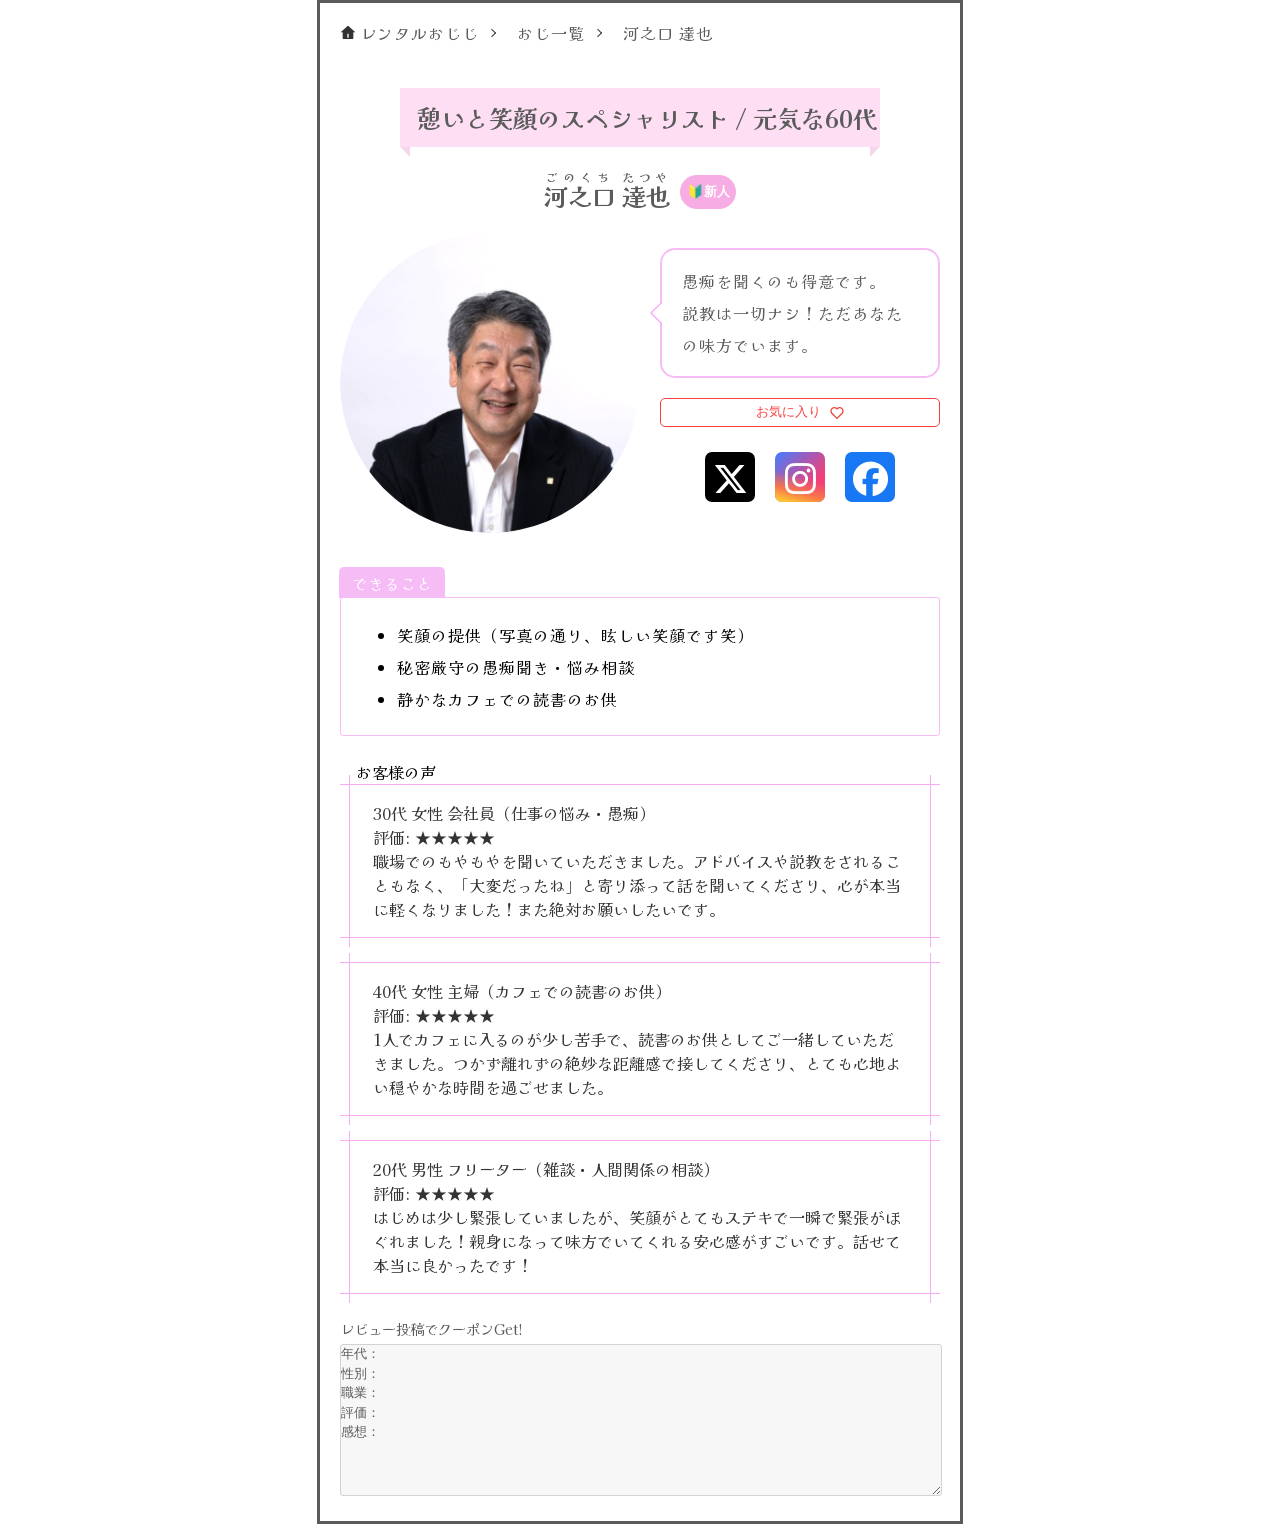
==== script/index.html @ da12b778 "Add files via upload" ====
<!DOCTYPE html>
<html>
  <head>
    <meta charset="utf-8">
    <title>レンタルおじじ - 河之口 達也</title>
    <meta name="viewport" content="width=device-width, initial-scale=1" />
    <link rel="icon" href="../images/favicon.ico" type="image/png">
    
<link rel="preconnect" href="https://fonts.googleapis.com">
<link rel="preconnect" href="https://fonts.gstatic.com" crossorigin>
<link href="https://fonts.googleapis.com/css2?family=Bitcount+Grid+Double:wght@100..900&family=Kaisei+Decol&display=swap" rel="stylesheet">

    <!-- ★追加1: Font Awesomeを読み込むコード -->
    <link rel="stylesheet" href="https://cdnjs.cloudflare.com/ajax/libs/font-awesome/6.5.1/css/all.min.css">
    <!-- ★追加2: CSSファイルはhead内に書くのが一般的です -->
    <link href="../styles/style.css" rel="stylesheet" />
  </head>
  <body>
    <ol class="breadcrumb-001">
    <li><a href="#">レンタルおじじ</a></li>
    <li><a href="#">おじ一覧</a></li>
      <li><a href="#">河之口 達也</a></li>
</ol>
    <br>
    <h2 class="heading-12">
    <span>憩いと笑顔のスペシャリスト / 元気な60代</span>
</h2><br>

<div class="name-container">
  <span class="profile-name"><ruby>河之口 達也<rt>ごのくち たつや</rt></ruby></span>
  <button class="button-41">🔰新人</button>
</div>

<!-- ★画像と吹き出しを親要素で囲む -->
<div class="image-balloon-container">
  <img src="../images/img2.png" alt="ojiji">

<!-- 右側グループ：吹き出し ＋ SNSボタン -->
  <div class="right-content">
  <div class="balloon">
    <p>愚痴を聞くのも得意です。<br>
説教は一切ナシ！ただあなたの味方でいます。</p>
  </div>
    <button class="button-64">お気に入り</button>
<div class="sns-container">
  <!-- X (Twitter) ボタン -->
<a href="#" class="btn-social-long-twitter">
  <i class="fa-brands fa-x-twitter"></i>

</a>
<!-- Instagram用ボタン -->
<a href="#" class="btn-social-long-insta">
  <i class="fa-brands fa-instagram"></i>

</a>

<!-- Facebook用ボタン -->
<a href="#" class="btn-social-long-facebook">
  <i class="fa-brands fa-facebook"></i>
</a>

</div>

  </div>
  </div>


<div class="box-011">
    <span>できること</span>
    <ul>
        <li>笑顔の提供（写真の通り、眩しい笑顔です笑）</li>
        <li>秘密厳守の愚痴聞き・悩み相談</li>
        <li>静かなカフェでの読書のお供</li>
    </ul>
</div>
<br>
　お客様の声
<div class="box-018">
30代 女性 会社員（仕事の悩み・愚痴）<br>
評価: ★★★★★<br>
職場でのもやもやを聞いていただきました。アドバイスや説教をされることもなく、「大変だったね」と寄り添って話を聞いてくださり、心が本当に軽くなりました！また絶対お願いしたいです。
</div><br>
<div class="box-018">
40代 女性 主婦（カフェでの読書のお供）<br>
評価: ★★★★★<br>
1人でカフェに入るのが少し苦手で、読書のお供としてご一緒していただきました。つかず離れずの絶妙な距離感で接してくださり、とても心地よい穏やかな時間を過ごせました。
</div><br>
<div class="box-018">
20代 男性 フリーター（雑談・人間関係の相談）<br>
評価: ★★★★★<br>
はじめは少し緊張していましたが、笑顔がとてもステキで一瞬で緊張がほぐれました！親身になって味方でいてくれる安心感がすごいです。話せて本当に良かったです！
</div><br>
<label>
    <span class="textbox-2-label">レビュー投稿でクーポンGet!</span>
    <textarea class="textbox-2">年代：
性別：
職業：
評価：
感想：</textarea></label>
　 <script src="main.js"></script>
  </body>
</html>
---- styles/style.css ----
/* --- ページ全体のスタイル --- */
html {
  background-color: rgb(255, 255, 255);
}

body {
  width: 600px;
  margin: 0 auto;
  background-color: rgb(255, 255, 255);
  padding: 0 20px 20px 20px;
  border: 3px solid #5b5b5b;

  /*フォントの指定*/
  font-family: "Kaisei Decol", serif;
}

h1 {
  margin: 0;
  padding: 20px 0;
  color: #fffeff;
  text-shadow: 3px 3px 1px black;
  font-size: 60px;
  text-align: center;
}

p, li {
  font-size: 16px;
  line-height: 2;
  letter-spacing: 1px;
  /* ※青い枠線とwidth指定は除去しました。必要であれば個別クラスで指定するのがおすすめです */
}

img {
  display: block;
  margin: 0 auto;
  max-width: 100%;
}


.btn-social-long-insta {
  /*ボタンの下地*/
  color: #FFF;/*文字・アイコン色*/
  border-radius: 7px;/*角丸に*/
  position: relative;
  display: inline-block;
  height: 50px;/*高さ*/
  width: 190px;/*幅*/
  text-align: center;/*中身を中央寄せ*/
  font-size: 25px;/*文字のサイズ*/
  line-height: 50px;/*高さと合わせる*/
  background: linear-gradient(135deg, #427eff 0%, #f13f79 70%) no-repeat;/*グラデーション①*/
  overflow: hidden;/*はみ出た部分を隠す*/
  text-decoration:none;/*下線は消す*/
}

.btn-social-long-insta:before {
  /*グラデーション②*/
  content: '';
  position: absolute;
  top: 0;
  left: 0;
  width: 100%;/*全体を覆う*/
  height: 100%;/*全体を覆う*/
  background: linear-gradient(15deg, #ffdb2c, rgb(249, 118, 76) 25%, rgba(255, 77, 64, 0) 50%) no-repeat;
}

.btn-social-long-insta .fa-instagram {
  /*アイコン*/
  font-size: 35px;/*アイコンサイズ*/
  position: relative;
  top: 4px;/*アイコン位置の微調整*/
}

.btn-social-long-insta span {
  /*テキスト*/
  display:inline-block;
  position: relative;
  transition: .5s}

.btn-social-long-insta:hover span {
  /*ホバーで一周回転*/
  -webkit-transform: rotateX(360deg);
  transform: rotateX(360deg);
}
.heading-12 {
    position: relative;
    width: 100%;             /* ★ 290px から 100%（または 450px など）に変更して横幅を広げる */
    max-width: 480px;        /* ★ 枠内に綺麗に収まる最大の幅を指定 */
    margin: 0 auto;
    padding: .5em .7em;
    background-color: #fbc6ea92;
    color: #5b5b5b;
    text-align: center;
    white-space: nowrap;     /* ★ 文字が絶対に折り返さず1行になる指定を追加 */
    box-sizing: border-box;  /* ★ パディングを含めた幅計算にする */
}

.heading-12::before,
.heading-12::after {
    position: absolute;
    bottom: -10px;
    z-index: -1;
    border-style: solid;
    border-color: #f9abf9;
    content: '';
}

.heading-12::before {
    left: -30px;
    border-width: 25px 25px 25px 15px;
    border-left-color: transparent;
}

.heading-12::after {
    right: -30px;
    border-width: 25px 15px 25px 25px;
    border-right-color: transparent;
}

.heading-12 span::before,
.heading-12 span::after {
    position: absolute;
    bottom: -10px;
    width: 10px;
    height: 10px;
    background-color: #f5d6ea;
    content: '';
}

.heading-12 span::before {
    left: 0;
    clip-path: polygon(0 0, 100% 0%, 100% 100%);
}

.heading-12 span::after {
    right: 0;
    clip-path: polygon(0 0, 100% 0%, 0% 100%);
}











/*ここからホームタブ*/

.breadcrumb-001 {
    display: flex;
    gap: 0 22px;
    list-style: none;
    padding: 0;
    font-size: .9em;
}

.breadcrumb-001 li {
    display: flex;
    align-items: center;
}

.breadcrumb-001 li:first-child::before {
    display: inline-block;
    width: 1em;
    height: 1em;
    margin-right: 4px;
    background-image: url("data:image/svg+xml,%3Csvg xmlns='http://www.w3.org/2000/svg' viewBox='0 0 24 24'%3E%3Cpath d='M20 20C20 20.5523 19.5523 21 19 21H5C4.44772 21 4 20.5523 4 20V11L1 11L11.3273 1.6115C11.7087 1.26475 12.2913 1.26475 12.6727 1.6115L23 11L20 11V20ZM11 13V19H13V13H11Z' fill='%23333333'%3E%3C/path%3E%3C/svg%3E");
    background-repeat: no-repeat;
    content: '';
}

.breadcrumb-001 li:not(:last-child)::after {
    display: inline-block;
    transform: rotate(45deg);
    width: .3em;
    height: .3em;
    margin-left: 10px;
    border-top: 1px solid #333333;
    border-right: 1px solid #333333;
    content: '';
}

.breadcrumb-001 a {
    color: #5b5b5b;
    text-decoration: none;
}

/*ふきだし*/
.balloon-004 {
    display: flex;
    align-items: center;
    position: relative;
    max-width: 300px;
    margin-left: 15px;
    padding: .8em 1.2em;
    border-radius: 5px;
    background-color: #f2f2f2;
    color: #5b5b5b;
}

.balloon-004::before {
    position: absolute;
    left: -15px;
    width: 15px;
    height: 30px;
    background-color: #f2f2f2;
    clip-path: polygon(0 50%, 100% 0, 100% 100%);
    content: '';
}


/* 画像と吹き出しを横並びにする親要素 */
.image-balloon-container {
  display: flex;
  align-items: center;
  gap: 20px;
  margin: 20px 0;
}

/* 画像サイズが大きすぎる場合の調整（お好みで調整してください） */
.image-balloon-container img {
  width: 300px;
  height: 300px;
  object-fit: cover;
  border-radius: 50%; /* 丸く切り抜く場合 */
}

/* 吹き出し本体のデザイン */
.balloon {
  position: relative;
  display: inline-block;
  padding: 15px 20px;
  background: #ffffff;             /* 吹き出しの背景色（白） */
  border: 2px solid #f6bcf6;        /* 吹き出しの枠線 */
  border-radius: 15px;             /* 角を丸くする */
}

/* 吹き出しのテキスト */
.balloon p {
  margin: 0;
  padding: 0;
  color: #5b5b5b;
  font-size: 16px;
}

/* 吹き出しの左側の三角（枠線部分） */
.balloon::before {
  content: "";
  position: absolute;
  top: 50%;
  left: -24px;                      /* 位置の調整 */
  margin-top: -12px;
  border: 12px solid transparent;
  border-right: 12px solid #f9abf9; /* 枠線と同じ色 */
}

/* 吹き出しの左側の三角（内側の白い部分） */
.balloon::after {
  content: "";
  position: absolute;
  top: 50%;
  left: -20px;                      /* 位置の調整 */
  margin-top: -10px;
  border: 10px solid transparent;
  border-right: 10px solid #ffffff; /* 背景と同じ白 */
}

/*おじじできること*/
.box-011 {
    position: relative;
    margin: 4em auto 0;
    padding: 0.3em 1em;
    border: 1px solid #f6bcf6;
    border-radius: 3px;
}

.box-011 span {
    position: absolute;
    top: -1.9em;
    left: -2px;
    padding: .2em .8em;
    border-radius: 5px 5px 0 0;
    background-color: #f6bcf6;
    color: #fff;
}

.box-011 p {
    margin: 0;
    color: #5b5b5b;
}


/*snsボタン*/
/* --- Instagramボタン --- */
.btn-social-long-insta {
  color: #FFF;
  border-radius: 7px;
  position: relative;
  display: inline-block;
  height: 50px;
  width: 50px;
  text-align: center;
  font-size: 25px;
  line-height: 50px;
  background: linear-gradient(135deg, #427eff 0%, #f13f79 70%) no-repeat;
  overflow: hidden;
  text-decoration: none;
  margin: 5px;
}

.btn-social-long-insta:before {
  content: '';
  position: absolute;
  top: 0;
  left: 0;
  width: 100%;
  height: 100%;
  background: linear-gradient(15deg, #ffdb2c, rgb(249, 118, 76) 25%, rgba(255, 77, 64, 0) 50%) no-repeat;
}

.btn-social-long-insta .fa-instagram {
  font-family: "Font Awesome 6 Brands";
  font-weight: 400;
  font-size: 35px;
  position: relative;
  top: 4px;
}

.btn-social-long-insta span {
  display: inline-block;
  position: relative;
  transition: .5s;
}

.btn-social-long-insta:hover span {
  -webkit-transform: rotateX(360deg);
  transform: rotateX(360deg);
}


/* --- Facebookボタン --- */
.btn-social-long-facebook {
  color: #FFF;
  border-radius: 7px;
  position: relative;
  display: inline-block;
  height: 50px;
  width: 50px;
  text-align: center;
  font-size: 25px;
  line-height: 50px;
  background: #1877f2; /* Facebookのブランドカラー */
  overflow: hidden;
  text-decoration: none;
  margin: 5px;
  transition: background 0.3s;
}

.btn-social-long-facebook .fa-facebook {
  font-family: "Font Awesome 6 Brands";
  font-weight: 400;
  font-size: 35px;
  position: relative;
  top: 4px;
}

.btn-social-long-facebook span {
  display: inline-block;
  position: relative;
  transition: .5s;
}

.btn-social-long-facebook:hover span {
  -webkit-transform: rotateX(360deg);
  transform: rotateX(360deg);
}

.btn-social-long-facebook:hover {
  background: #166fe5; /* ホバー時に少し暗い青にする */
}


/*X*/
/* --- X (Twitter) ボタン --- */
.btn-social-long-twitter {
  color: #FFF;
  border-radius: 7px;
  position: relative;
  display: inline-block;
  height: 50px;
  width: 50px;
  text-align: center;
  font-size: 25px;
  line-height: 50px;
  background: #000000; /* Xのブランドカラー（黒） */
  overflow: hidden;
  text-decoration: none;
  margin: 5px;
  transition: background 0.3s;
}

.btn-social-long-twitter .fa-x-twitter,
.btn-social-long-twitter .fa-twitter {
  font-family: "Font Awesome 6 Brands";
  font-weight: 400;
  font-size: 35px;
  position: relative;
  top: 4px;
}

.btn-social-long-twitter span {
  display: inline-block;
  position: relative;
  transition: .5s;
}

.btn-social-long-twitter:hover span {
  -webkit-transform: rotateX(360deg);
  transform: rotateX(360deg);
}

.btn-social-long-twitter:hover {
  background: #5b5b5b; /* ホバー時に少し明るい黒（グレー）にする */
}


/* SNSボタン全体を中央に寄せて整える設定 */
.sns-container {
  display: flex;
  justify-content: center; /* 横並びにして中央に寄せる */
  flex-wrap: wrap;         /* 画面が狭くなったら折り返す */
  gap: 10px;               /* ボタン同士の間隔 */
  margin-top: 5px;        /* 吹き出しとの間の余白 */
  margin-bottom: 10px;
}

/* 親要素（画像と右側コンテンツを横並びにする） */
.image-balloon-container {
  display: flex;
  align-items: center; /* 上下の中心を揃える */
  gap: 20px;
  margin: 20px 0;
}

/* 右側グループ（吹き出しとSNSボタンを縦に並べる） */
.right-content {
  display: flex;
  flex-direction: column; /* 縦並びにする */
  gap: 15px;              /* 吹き出しとボタンの間の隙間 */
}

/* SNSボタンの並び（横一列に並べる） */
.sns-container {
  display: flex;
  gap: 10px; /* ボタン同士の間隔 */
}

/* 「できること」（.list-8）の背景色とデザイン変更 */
.list-8 {
  background-color: #f387bd00; /* ★ここを好きな背景色に変更（例: 白） */
  /* padding: 15px 20px; */  /* 必要に応じて枠内の余白調整 */
}

/* もし「できること」の青い文字色や枠線色も変えたい場合 */
.list-8 {
  border-color: #f7abf0;    /* 枠線の色 */
    border-top: 1px solid #f7abf0;
    border-bottom: 1px solid #f7abf0;
    border-left: 1px solid #f7abf0;   /* 左の縦線（例: 2px） */
    border-right: 1px solid #f7abf0;  /* 右の縦線（例: 2px） */
}

/* 名前とマークを中央寄せで横並びにする親要素 */
.name-container {
  display: flex;
  align-items: center;      /* 上下の中心を揃える */
  justify-content: center; /* ★横幅の中央に寄せる */
  gap: 10px;                /* 名前とマークの間の隙間 */
  margin-bottom: 15px;     /* 画像との間の余白 */
}

/* お名前のスタイル */
.profile-name {
  font-size: 24px;
  font-weight: bold;
  color: #5b5b5b;
}

.button-41 {
    display: flex;
    padding: .6em 0.5em;
    border: none;
    border-radius: 20px;
    background-color: #f7ace3;
    color: #fffdfd;
    font-weight: 600;
    font-size: 1;
}

.button-41:hover {
    animation: anima-button-41 2s linear infinite;
}

@keyframes anima-button-41 {
    7% {
        transform: translateY(-15px);
    }
    15% {
        transform: translateY(0);
    }
    20% {
        transform: translateY(-7px);
    }
    25% {
        transform: translateY(0);
    }
}


/*お客様の声*/
.box-018 {
    position: relative;
    margin: 0 auto;
    padding: 1em calc(1.5em + 9px);
    border-top: 1px solid #f7abf0;
    border-bottom: 1px solid #f7abf0;
    color: #343333;
}

.box-018::before,
.box-018::after {
    position: absolute;
    width: 1px;
    top: 50%;
    transform: translateY(-50%);
    height: calc(100% + 20px);
    background-color: #f7abf0;
    content: '';
}

.box-018::before {
    left: 9px;
}

.box-018::after {
    right: 9px;
}

/*レビュー*/
.textbox-2-label,
.textbox-2 {
    color: #5b5b5b;
}

.textbox-2-label {
    display: block;
    margin-bottom: 5px;
    font-size: .9em;
}

.textbox-2 {
    width: 100%;
    height: 150px;
    padding: 0px 0px;
    border: 1px solid #d2d2d2;
    border-radius: 3px;
    background: #f7f7f7;
    font-size: 1em;
    line-height: 1.5;
}

.textbox-2::placeholder {
    color: #999;
}

/*お気に入り*/
.button-64 {
    display: flex;
    justify-content: center;
    align-items: center;
    min-width: 150px;
    margin: 1 auto;
     margin-top: 5px;   
    padding: .4em .5em;
    border: 1px solid #fa4242;
    border-radius: 5px;
    background-color: #fff;
    color: #fa4242;
    font-size: 0.8em;
}

.button-64:hover {
    background-color: f1443e;
}

.button-64::after {
    width: 1.25em;
    height: 1.25em;  
    margin-left: 8px;
    background-image: url("data:image/svg+xml,%3Csvg xmlns='http://www.w3.org/2000/svg' viewBox='0 0 24 24'%3E%3Cpath d='M12.001 4.52853C14.35 2.42 17.98 2.49 20.2426 4.75736C22.5053 7.02472 22.583 10.637 20.4786 12.993L11.9999 21.485L3.52138 12.993C1.41705 10.637 1.49571 7.01901 3.75736 4.75736C6.02157 2.49315 9.64519 2.41687 12.001 4.52853ZM18.827 6.1701C17.3279 4.66794 14.9076 4.60701 13.337 6.01687L12.0019 7.21524L10.6661 6.01781C9.09098 4.60597 6.67506 4.66808 5.17157 6.17157C3.68183 7.66131 3.60704 10.0473 4.97993 11.6232L11.9999 18.6543L19.0201 11.6232C20.3935 10.0467 20.319 7.66525 18.827 6.1701Z' fill='%23f1443e'%3E%3C/path%3E%3C/svg%3E");
    content: '';
}
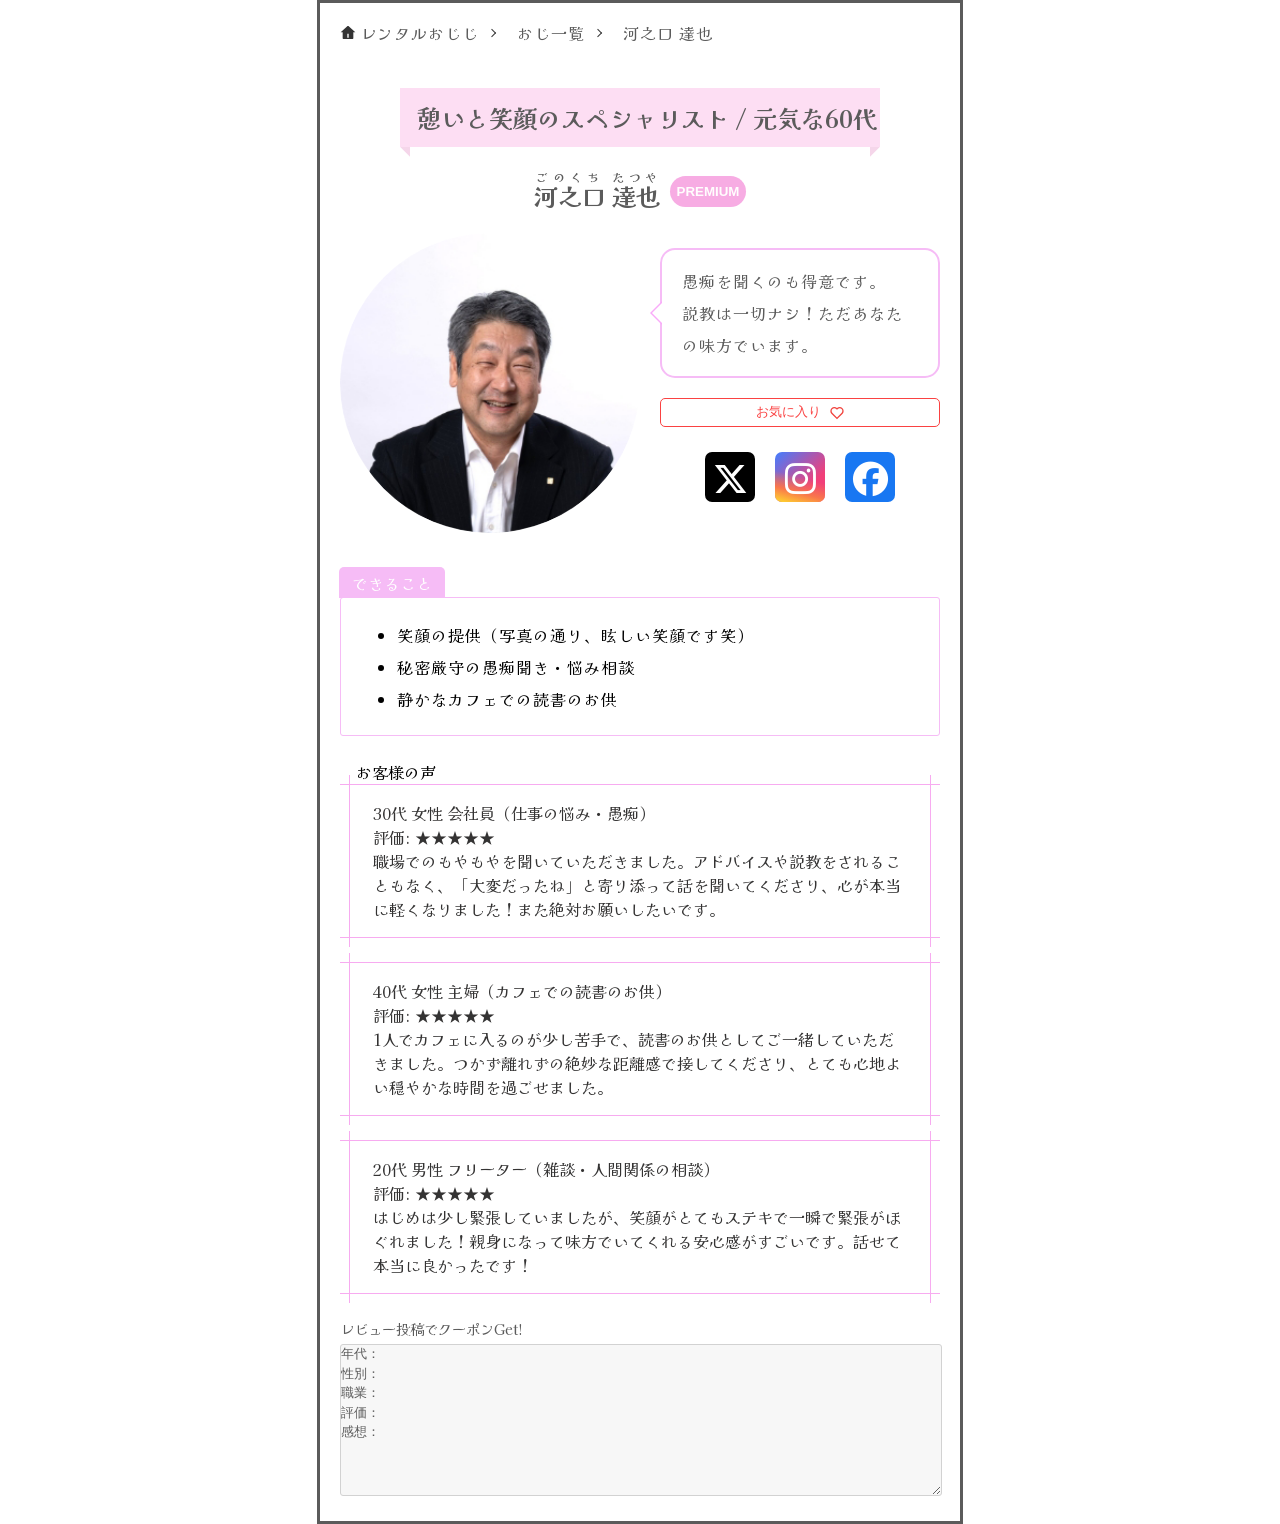
==== commit 6a3eeab4: "Add files via upload" ====
--- a/script/index.html
+++ b/script/index.html
@@ -2,6 +2,7 @@
 <html>
   <head>
     <meta charset="utf-8">
+    <meta name="viewport" content="width=device-width">
     <title>レンタルおじじ - 河之口 達也</title>
     <meta name="viewport" content="width=device-width, initial-scale=1" />
     <link rel="icon" href="../images/favicon.ico" type="image/png">
@@ -28,7 +29,7 @@
 
 <div class="name-container">
   <span class="profile-name"><ruby>河之口 達也<rt>ごのくち たつや</rt></ruby></span>
-  <button class="button-41">🔰新人</button>
+  <button class="button-41">PREMIUM</button>
 </div>
 
 <!-- ★画像と吹き出しを親要素で囲む -->
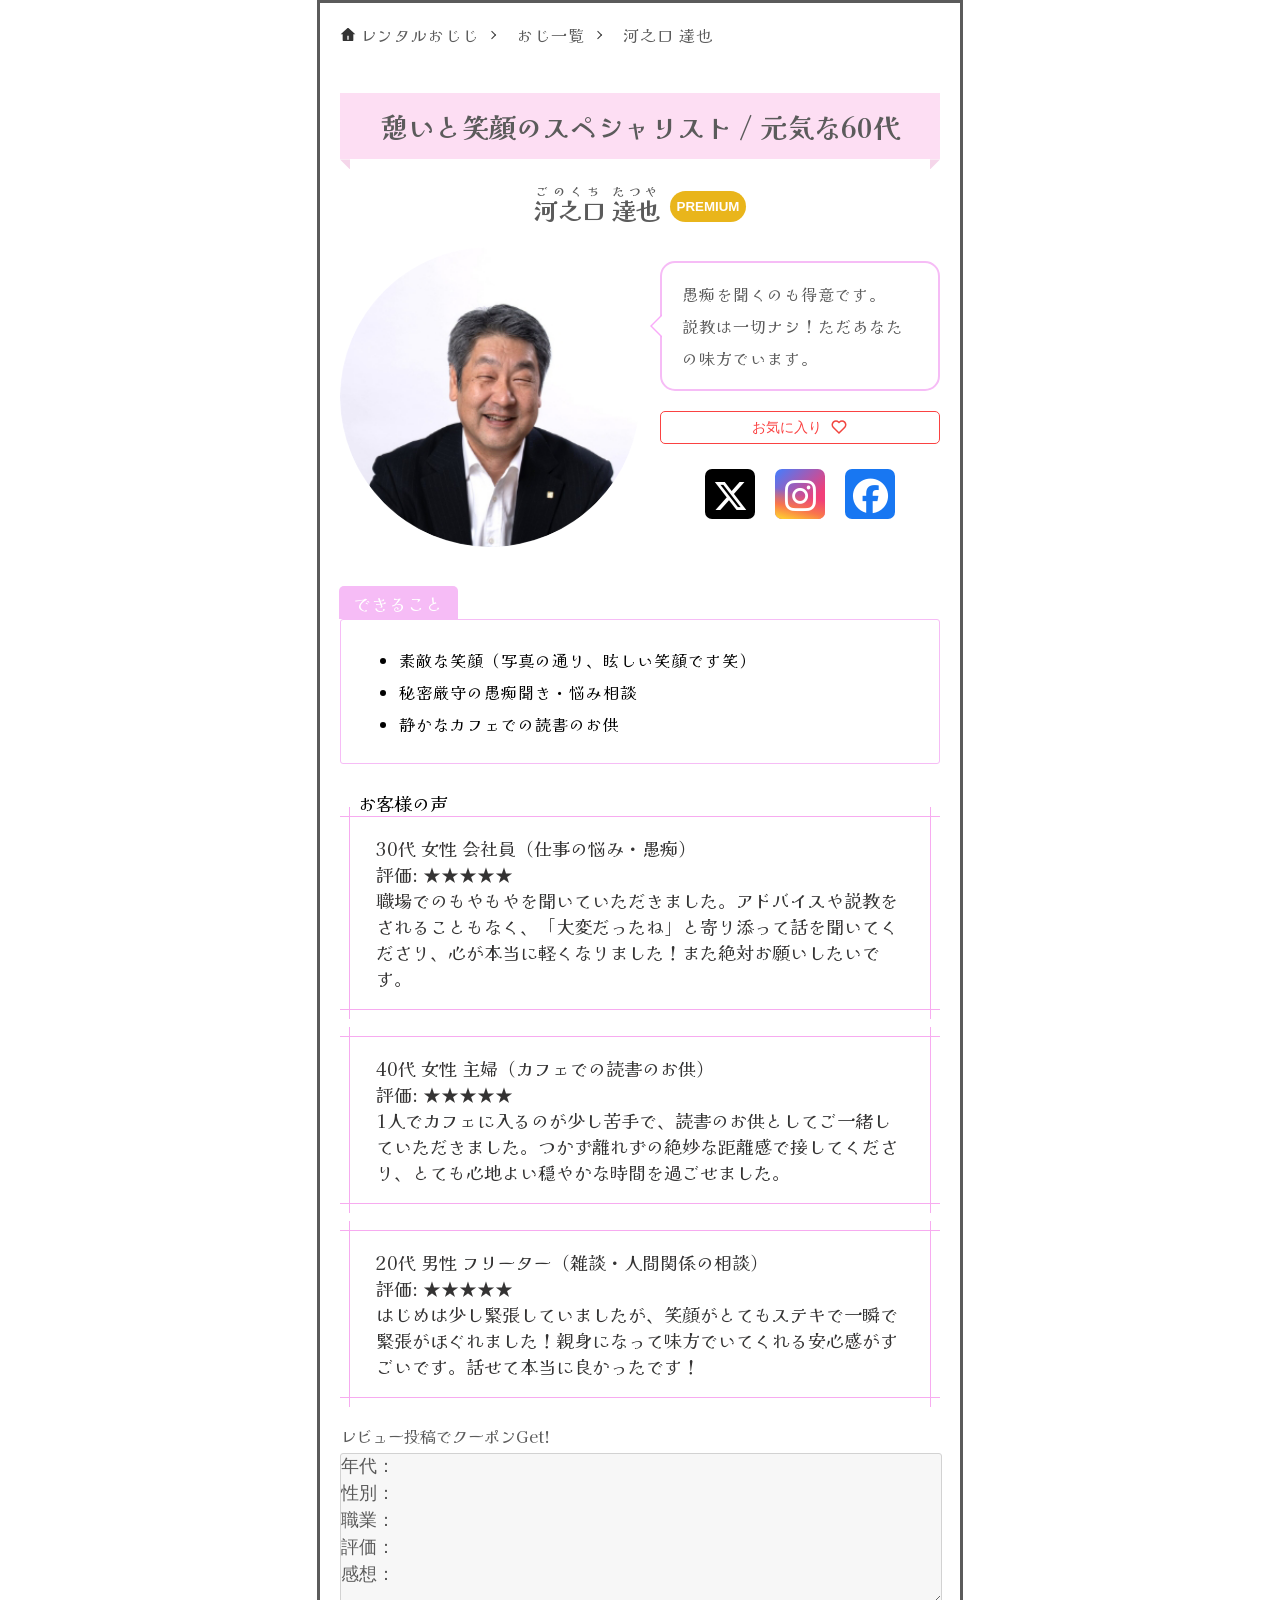
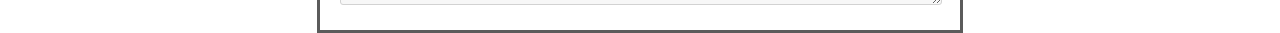
==== commit a84f24c9: "Add files via upload" ====
--- a/script/index.html
+++ b/script/index.html
@@ -4,7 +4,7 @@
     <meta charset="utf-8">
     <meta name="viewport" content="width=device-width">
     <title>レンタルおじじ - 河之口 達也</title>
-    <meta name="viewport" content="width=device-width, initial-scale=1" />
+    <meta name="viewport" content="width=device-width, initial-scale=1.0">
     <link rel="icon" href="../images/favicon.ico" type="image/png">
     
 <link rel="preconnect" href="https://fonts.googleapis.com">
@@ -69,7 +69,7 @@
 <div class="box-011">
     <span>できること</span>
     <ul>
-        <li>笑顔の提供（写真の通り、眩しい笑顔です笑）</li>
+        <li>素敵な笑顔（写真の通り、眩しい笑顔です笑）</li>
         <li>秘密厳守の愚痴聞き・悩み相談</li>
         <li>静かなカフェでの読書のお供</li>
     </ul>
--- a/styles/style.css
+++ b/styles/style.css
@@ -12,6 +12,7 @@
 
   /*フォントの指定*/
   font-family: "Kaisei Decol", serif;
+  font-size: 18px;
 }
 
 h1 {
@@ -85,7 +86,6 @@
 .heading-12 {
     position: relative;
     width: 100%;             /* ★ 290px から 100%（または 450px など）に変更して横幅を広げる */
-    max-width: 480px;        /* ★ 枠内に綺麗に収まる最大の幅を指定 */
     margin: 0 auto;
     padding: .5em .7em;
     background-color: #fbc6ea92;
@@ -95,15 +95,7 @@
     box-sizing: border-box;  /* ★ パディングを含めた幅計算にする */
 }
 
-.heading-12::before,
-.heading-12::after {
-    position: absolute;
-    bottom: -10px;
-    z-index: -1;
-    border-style: solid;
-    border-color: #f9abf9;
-    content: '';
-}
+
 
 .heading-12::before {
     left: -30px;
@@ -494,7 +486,7 @@
     padding: .6em 0.5em;
     border: none;
     border-radius: 20px;
-    background-color: #f7ace3;
+    background-color: #e9b51b;
     color: #fffdfd;
     font-weight: 600;
     font-size: 1;
@@ -602,4 +594,20 @@
     margin-left: 8px;
     background-image: url("data:image/svg+xml,%3Csvg xmlns='http://www.w3.org/2000/svg' viewBox='0 0 24 24'%3E%3Cpath d='M12.001 4.52853C14.35 2.42 17.98 2.49 20.2426 4.75736C22.5053 7.02472 22.583 10.637 20.4786 12.993L11.9999 21.485L3.52138 12.993C1.41705 10.637 1.49571 7.01901 3.75736 4.75736C6.02157 2.49315 9.64519 2.41687 12.001 4.52853ZM18.827 6.1701C17.3279 4.66794 14.9076 4.60701 13.337 6.01687L12.0019 7.21524L10.6661 6.01781C9.09098 4.60597 6.67506 4.66808 5.17157 6.17157C3.68183 7.66131 3.60704 10.0473 4.97993 11.6232L11.9999 18.6543L19.0201 11.6232C20.3935 10.0467 20.319 7.66525 18.827 6.1701Z' fill='%23f1443e'%3E%3C/path%3E%3C/svg%3E");
     content: '';
+}
+.container {
+  /* PCでは画面幅いっぱいに広がる */
+  width: 100%; 
+  
+  /* スマホなど小さい画面で画像や文字が外にはみ出るのを防ぐ */
+  max-width: 100%; 
+  
+  /* 画面からはみ出さないように計算する設定 */
+  box-sizing: border-box; 
+}
+
+/* 画像がスマホ画面からはみ出るのを防ぐ設定 */
+img {
+  max-width: 100%;
+  height: auto;
 }
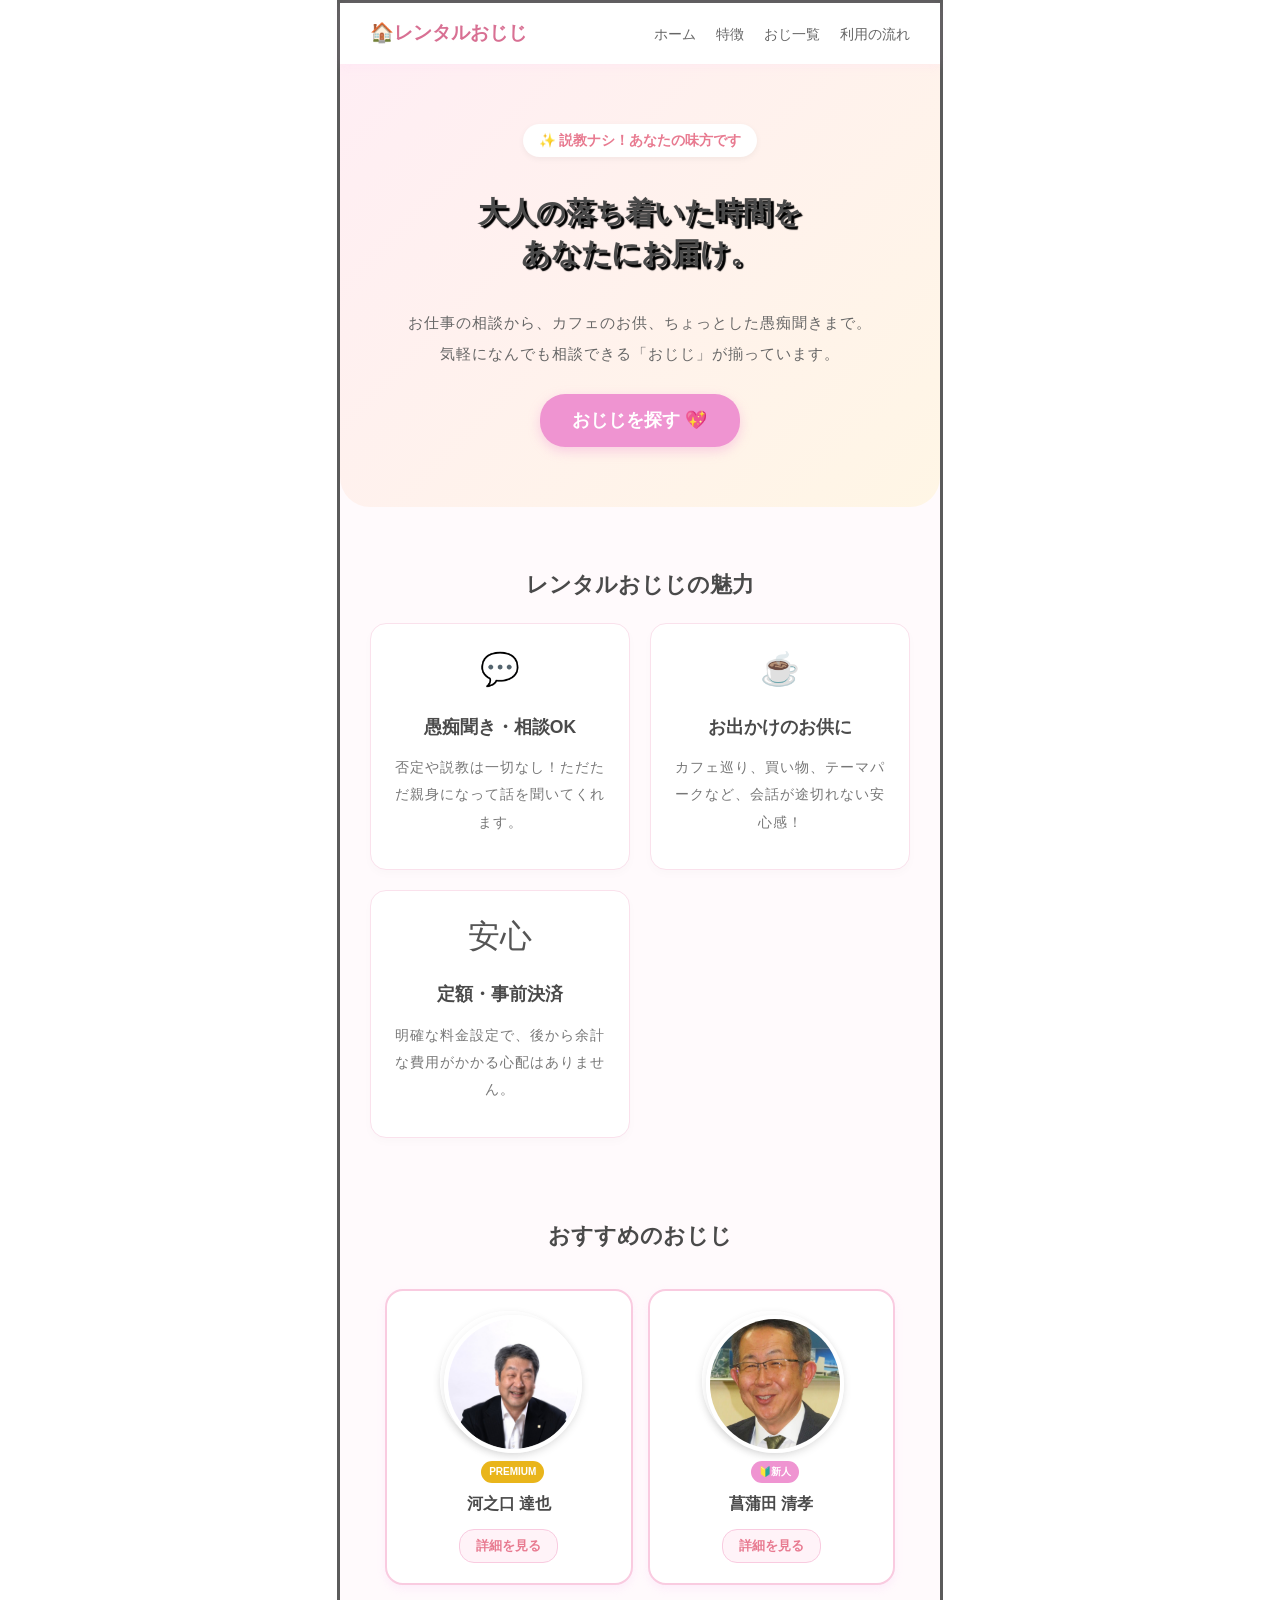
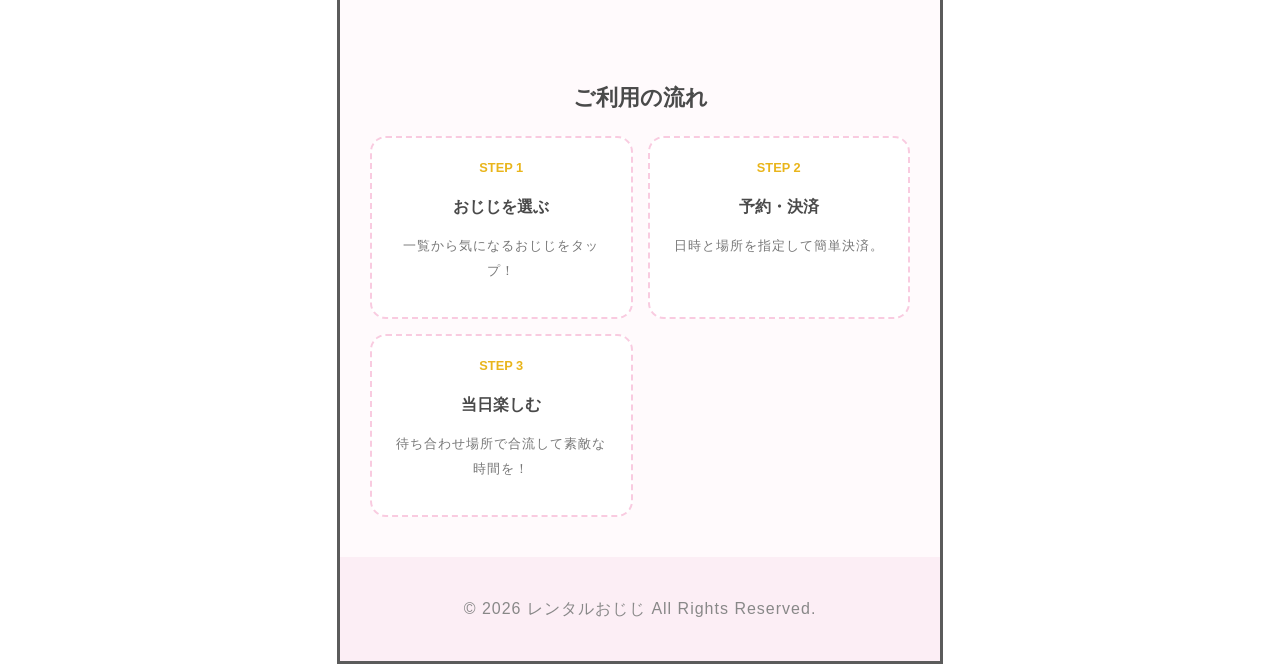
==== commit 93324f31: "Add files via upload" ====
--- a/script/index.html
+++ b/script/index.html
@@ -1,103 +1,112 @@
-<!DOCTYPE html>
-<html>
-  <head>
-    <meta charset="utf-8">
-    <meta name="viewport" content="width=device-width">
-    <title>レンタルおじじ - 河之口 達也</title>
-    <meta name="viewport" content="width=device-width, initial-scale=1.0">
-    <link rel="icon" href="../images/favicon.ico" type="image/png">
-    
-<link rel="preconnect" href="https://fonts.googleapis.com">
-<link rel="preconnect" href="https://fonts.gstatic.com" crossorigin>
-<link href="https://fonts.googleapis.com/css2?family=Bitcount+Grid+Double:wght@100..900&family=Kaisei+Decol&display=swap" rel="stylesheet">
-
-    <!-- ★追加1: Font Awesomeを読み込むコード -->
-    <link rel="stylesheet" href="https://cdnjs.cloudflare.com/ajax/libs/font-awesome/6.5.1/css/all.min.css">
-    <!-- ★追加2: CSSファイルはhead内に書くのが一般的です -->
-    <link href="../styles/style.css" rel="stylesheet" />
-  </head>
-  <body>
-    <ol class="breadcrumb-001">
-    <li><a href="#">レンタルおじじ</a></li>
-    <li><a href="#">おじ一覧</a></li>
-      <li><a href="#">河之口 達也</a></li>
-</ol>
-    <br>
-    <h2 class="heading-12">
-    <span>憩いと笑顔のスペシャリスト / 元気な60代</span>
-</h2><br>
-
-<div class="name-container">
-  <span class="profile-name"><ruby>河之口 達也<rt>ごのくち たつや</rt></ruby></span>
-  <button class="button-41">PREMIUM</button>
-</div>
-
-<!-- ★画像と吹き出しを親要素で囲む -->
-<div class="image-balloon-container">
-  <img src="../images/img2.png" alt="ojiji">
-
-<!-- 右側グループ：吹き出し ＋ SNSボタン -->
-  <div class="right-content">
-  <div class="balloon">
-    <p>愚痴を聞くのも得意です。<br>
-説教は一切ナシ！ただあなたの味方でいます。</p>
-  </div>
-    <button class="button-64">お気に入り</button>
-<div class="sns-container">
-  <!-- X (Twitter) ボタン -->
-<a href="#" class="btn-social-long-twitter">
-  <i class="fa-brands fa-x-twitter"></i>
-
-</a>
-<!-- Instagram用ボタン -->
-<a href="#" class="btn-social-long-insta">
-  <i class="fa-brands fa-instagram"></i>
-
-</a>
-
-<!-- Facebook用ボタン -->
-<a href="#" class="btn-social-long-facebook">
-  <i class="fa-brands fa-facebook"></i>
-</a>
-
-</div>
-
-  </div>
-  </div>
-
-
-<div class="box-011">
-    <span>できること</span>
-    <ul>
-        <li>素敵な笑顔（写真の通り、眩しい笑顔です笑）</li>
-        <li>秘密厳守の愚痴聞き・悩み相談</li>
-        <li>静かなカフェでの読書のお供</li>
-    </ul>
-</div>
-<br>
-　お客様の声
-<div class="box-018">
-30代 女性 会社員（仕事の悩み・愚痴）<br>
-評価: ★★★★★<br>
-職場でのもやもやを聞いていただきました。アドバイスや説教をされることもなく、「大変だったね」と寄り添って話を聞いてくださり、心が本当に軽くなりました！また絶対お願いしたいです。
-</div><br>
-<div class="box-018">
-40代 女性 主婦（カフェでの読書のお供）<br>
-評価: ★★★★★<br>
-1人でカフェに入るのが少し苦手で、読書のお供としてご一緒していただきました。つかず離れずの絶妙な距離感で接してくださり、とても心地よい穏やかな時間を過ごせました。
-</div><br>
-<div class="box-018">
-20代 男性 フリーター（雑談・人間関係の相談）<br>
-評価: ★★★★★<br>
-はじめは少し緊張していましたが、笑顔がとてもステキで一瞬で緊張がほぐれました！親身になって味方でいてくれる安心感がすごいです。話せて本当に良かったです！
-</div><br>
-<label>
-    <span class="textbox-2-label">レビュー投稿でクーポンGet!</span>
-    <textarea class="textbox-2">年代：
-性別：
-職業：
-評価：
-感想：</textarea></label>
-　 <script src="main.js"></script>
-  </body>
+<!DOCTYPE html>
+<html lang="ja">
+<head>
+  <meta charset="UTF-8">
+  <meta name="viewport" content="width=device-width, initial-scale=1.0">
+  <title>レンタルおじじ | 大人の落ち着いた時間をお届け</title>
+<link href="../styles/style.css" rel="stylesheet" />
+</head>
+<body>
+
+  <!-- ヘッダー -->
+  <header class="site-header">
+    <div class="logo">🏠レンタルおじじ</div>
+    <nav class="nav-menu">
+      <a href="#">ホーム</a>
+      <a href="#about">特徴</a>
+      <a href="ojitable.html">おじ一覧</a>
+      <a href="#flow">利用の流れ</a>
+    </nav>
+  </header>
+
+  <!-- ヒーローエリア（メインビジュアル） -->
+  <section class="hero">
+    <div class="hero-content">
+      <span class="hero-badge">✨ 説教ナシ！あなたの味方です</span>
+      <h1>大人の落ち着いた時間を<br>あなたにお届け。</h1>
+      <p>お仕事の相談から、カフェのお供、ちょっとした愚痴聞きまで。<br>気軽になんでも相談できる「おじじ」が揃っています。</p>
+      <a href="#list" class="btn-primary">おじじを探す 💖</a>
+    </div>
+  </section>
+
+  <!-- 特徴・ポイント -->
+  <section id="about" class="features">
+    <h2 class="section-title">レンタルおじじの魅力</h2>
+    <div class="feature-grid">
+      <div class="feature-card">
+        <div class="feature-icon">💬</div>
+        <h3>愚痴聞き・相談OK</h3>
+        <p>否定や説教は一切なし！ただただ親身になって話を聞いてくれます。</p>
+      </div>
+      <div class="feature-card">
+        <div class="feature-icon">☕</div>
+        <h3>お出かけのお供に</h3>
+        <p>カフェ巡り、買い物、テーマパークなど、会話が途切れない安心感！</p>
+      </div>
+      <div class="feature-card">
+        <div class="feature-icon">安心</div>
+        <h3>定額・事前決済</h3>
+        <p>明確な料金設定で、後から余計な費用がかかる心配はありません。</p>
+      </div>
+    </div>
+  </section>
+
+  <!-- おじ一覧 -->
+  <section id="list" class="oji-list-section">
+    <h2 class="section-title">おすすめのおじじ</h2>
+    
+    <table>
+      <tr>
+        <td>
+          <div class="image-toggle">
+            <img src="../images/img2.png" alt="河之口 達也">
+          </div>
+          <div class="name-container">
+            <button class="button-41">PREMIUM</button>
+            <span class="profile-name">河之口 達也</span>
+          </div>
+          <a href="oji1.html" class="btn-detail">詳細を見る</a>
+        </td>
+        <td>
+          <div class="image-toggle">
+            <img src="../images/matsu2.jpg" alt="菖蒲田 清孝">
+          </div>
+          <div class="name-container">
+            <button class="button-42">🔰新人</button>
+            <span class="profile-name">菖蒲田 清孝</span>
+          </div>
+          <a href="oji2.html" class="btn-detail">詳細を見る</a>
+        </td>
+      </tr>
+    </table>
+  </section>
+
+  <!-- 利用の流れ -->
+  <section id="flow" class="flow">
+    <h2 class="section-title">ご利用の流れ</h2>
+    <div class="flow-steps">
+      <div class="step">
+        <span class="step-num">STEP 1</span>
+        <h3>おじじを選ぶ</h3>
+        <p>一覧から気になるおじじをタップ！</p>
+      </div>
+      <div class="step">
+        <span class="step-num">STEP 2</span>
+        <h3>予約・決済</h3>
+        <p>日時と場所を指定して簡単決済。</p>
+      </div>
+      <div class="step">
+        <span class="step-num">STEP 3</span>
+        <h3>当日楽しむ</h3>
+        <p>待ち合わせ場所で合流して素敵な時間を！</p>
+      </div>
+    </div>
+  </section>
+
+  <!-- フッター -->
+  <footer class="site-footer">
+    <p>&copy; 2026 レンタルおじじ All Rights Reserved.</p>
+  </footer>
+
+</body>
 </html>
--- a/styles/style.css
+++ b/styles/style.css
@@ -4,8 +4,10 @@
 }
 
 body {
-  width: 600px;
-  margin: 0 auto;
+width: 100%;
+max-width: 600px;
+
+  margin: 0 auto !important;
   background-color: rgb(255, 255, 255);
   padding: 0 20px 20px 20px;
   border: 3px solid #5b5b5b;
@@ -91,7 +93,6 @@
     background-color: #fbc6ea92;
     color: #5b5b5b;
     text-align: center;
-    white-space: nowrap;     /* ★ 文字が絶対に折り返さず1行になる指定を追加 */
     box-sizing: border-box;  /* ★ パディングを含めた幅計算にする */
 }
 
@@ -212,12 +213,15 @@
   margin: 20px 0;
 }
 
-/* 画像サイズが大きすぎる場合の調整（お好みで調整してください） */
+.image-balloon-container .image-toggle,
 .image-balloon-container img {
-  width: 300px;
-  height: 300px;
-  object-fit: cover;
-  border-radius: 50%; /* 丸く切り抜く場合 */
+  width: 250px !important;
+  height: 250px !important;
+  aspect-ratio: 1 / 1 !important;
+  object-fit: cover !important;
+  border-radius: 50% !important; /* 丸く切り抜く場合 */
+  flex-shrink: 0 !important;     /* 枠が横から潰されるのを防ぐ */
+  overflow: hidden !important;   /* 丸からはみ出た部分をカット */
 }
 
 /* 吹き出し本体のデザイン */
@@ -467,11 +471,12 @@
 
 /* 名前とマークを中央寄せで横並びにする親要素 */
 .name-container {
+  flex-direction: column;
   display: flex;
   align-items: center;      /* 上下の中心を揃える */
   justify-content: center; /* ★横幅の中央に寄せる */
-  gap: 10px;                /* 名前とマークの間の隙間 */
-  margin-bottom: 15px;     /* 画像との間の余白 */
+  gap: 8px;                /* 名前とマークの間の隙間 */
+  margin-bottom: 0px;     /* 画像との間の余白 */
 }
 
 /* お名前のスタイル */
@@ -481,15 +486,26 @@
   color: #5b5b5b;
 }
 
+
 .button-41 {
-    display: flex;
-    padding: .6em 0.5em;
-    border: none;
-    border-radius: 20px;
-    background-color: #e9b51b;
-    color: #fffdfd;
-    font-weight: 600;
-    font-size: 1;
+display: inline-flex;       /* 横並び＆上下中央揃え */
+  align-items: center;
+  justify-content: center;
+  white-space: nowrap;        /* 改行防止 */
+  vertical-align: middle;     /* 名前の高さに合わせる */
+  margin-right: 6px;           /* 名前との間の余白 */
+  
+  height: 22px;               /* ★高さを同じ22pxに固定！ */
+  padding: 0 10px;            /* 左右の余白だけ指定 */
+  border: none;
+  border-radius: 12px;        /* 丸みの統一 */
+  color: #fffdfd;
+  font-weight: 600;
+  font-size: 11px;            /* 文字サイズを揃える */
+  line-height: 1;
+  background-color: #e9b51b;
+  color: #fffdfd;
+
 }
 
 .button-41:hover {
@@ -610,4 +626,550 @@
 img {
   max-width: 100%;
   height: auto;
+}
+/* ==========================================
+   スマホ（画面幅 600px 以下）用の崩れ防止調整
+   ========================================== */
+/* ==========================================
+   スマホ（画面幅 600px 以下）用の調整
+   ========================================== */
+@media screen and (max-width: 600px) {
+  
+  /* 1. 全体の枠幅・パディング調整 */
+  body {
+    padding: 0 10px 20px 10px;
+    border-left: none;
+    border-right: none;
+  }
+
+  /* 2. 画像と吹き出しを「縦並び」に変更 */
+  .image-balloon-container {
+    flex-direction: column;
+    align-items: center;
+    gap: 20px;
+  }
+
+  /* スマホの時の画像サイズ */
+  .image-balloon-container img {
+    width: 300px;
+    height: 300px;
+    
+  }
+
+  /* 3. 吹き出しの三角（しっぽ）を「上中央」に変更 */
+  /* 外側の枠線用三角 */
+  .balloon::before {
+    top: -24px;
+    left: 50%;
+    margin-top: 0;
+    margin-left: -12px;
+    border-color: transparent transparent #f6bcf6 transparent; /* 下側だけ枠線色 */
+    border-width: 12px;
+  }
+
+  /* 内側の白い背景用三角 */
+  .balloon::after {
+    top: -20px;
+    left: 50%;
+    margin-top: 0;
+    margin-left: -10px;
+    border-color: transparent transparent #ffffff transparent; /* 下側だけ白色 */
+    border-width: 10px;
+  }
+
+  /* 4. ピンクの見出しの折返し調整 */
+  .heading-12 {
+    font-size: 16px;
+    word-break: break-all;
+  }
+
+  /* 5. h1の見出しサイズ調整 */
+  h1 {
+    font-size: 36px;
+  }
+  
+}
+.image-toggle img {
+  cursor: pointer; /* タップできることが分かりやすいように */
+}
+.button-42 {
+display: inline-flex;       /* 横並び＆上下中央揃え */
+  align-items: center;
+  justify-content: center;
+  white-space: nowrap;        /* 改行防止 */
+  vertical-align: middle;     /* 名前の高さに合わせる */
+  margin-right: 6px;           /* 名前との間の余白 */
+  
+  height: 22px;               /* ★高さを同じ22pxに固定！ */
+  padding: 0 10px;            /* 左右の余白だけ指定 */
+  border: none;
+  border-radius: 12px;        /* 丸みの統一 */
+  color: #fffdfd;
+  font-weight: 600;
+  font-size: 10px;            /* 文字サイズを揃える */
+  line-height: 1;
+    background-color: #ef94d1;
+    color: #fffdfd;
+}
+
+.button-42:hover {
+    animation: anima-button-42 2s linear infinite;
+}
+
+@keyframes anima-button-42 {
+    7% {
+        transform: translateY(-15px);
+    }
+    15% {
+        transform: translateY(0);
+    }
+    20% {
+        transform: translateY(-7px);
+    }
+    25% {
+        transform: translateY(0);
+    }
+}
+
+/*テーブル*/
+.design16 {
+ width: 100%;
+ text-align: center;
+ border-collapse: collapse;
+ border-spacing: 0;
+}
+.design16 th {
+ padding: 10px;
+ border: solid 1px #ffffff;
+}
+.design16 th:nth-child(1) {
+ background: #abf3c3;
+}
+.design16 th:nth-child(2) {
+ background: #fed330;
+}
+.design16 th:nth-child(3) {
+ background: #26de81;
+}
+.design16 td {
+ padding: 10px;
+ border: solid 1px #ffffff;
+}
+.design16 td:nth-child(1) {
+ background: #fec49866;
+}
+.design16 td:nth-child(2) {
+ background: #ede21038;
+}
+.design16 td:nth-child(3) {
+ background: #70e9ac;
+}
+
+/* 歪ませずに丸くする */
+td img,
+th img {
+  width: 250px;           /* お好みの画像幅（例: 80px 〜 150px） */
+  height: 250px;          /* 幅と同じ数値にする */
+  aspect-ratio: 1 / 1;    /* 縦横比 1:1（正方形）を維持 */
+  object-fit: cover;      /* ★これが最重要！画像を歪ませずに枠内に収める */
+  border-radius: 50%;     /* 丸くしたい場合（不要なら消してください） */
+  display: block;
+  margin: 0 auto;         /* セルの中中央に配置 */
+}
+/* --- おじ一覧テーブルのかわいいカード風デザイン --- */
+table {
+  width: 100%;
+  border-collapse: separate;  /* セルの隙間を空けてカード状にする */
+  border-spacing: 15px;       /* カード同士の間隔 */
+  margin-top: 10px;
+}
+
+/* 各セルを角丸のふんわりカードにする */
+td {
+  background-color: #fffafc;       /* ほんのり甘いミルキーピンクの背景 */
+  border: 2px solid #f9cbe0;       /* かわいいピンクの枠線 */
+  border-radius: 18px;             /* 角をしっかり丸く */
+  padding: 20px 10px;              /* 内側の余白 */
+  text-align: center;
+  box-shadow: 0 4px 10px rgba(246, 188, 246, 0.2); /* ほんのり浮き出るピンクの影 */
+  transition: transform 0.3s, box-shadow 0.3s;
+}
+
+/* ホバー（タップ）したときに少し持ち上がるアニメーション */
+td:hover {
+  transform: translateY(-4px);
+  box-shadow: 0 8px 15px rgba(246, 188, 246, 0.4);
+}
+
+/* カード内のお名前部分のデザイン */
+td a,
+td {
+  color: #5b5b5b;
+  font-weight: bold;
+  font-size: 18px;
+  text-decoration: none;
+}
+
+/* 写真のまわりに白いフチと影をつける */
+td img,
+td .image-toggle {
+  border: 4px solid #ffffff !important;
+  box-shadow: 0 3px 8px rgba(0, 0, 0, 0.1);
+  margin-bottom: 12px !important;
+}
+
+/*テーブル*/
+.design17 {
+ width: 100%;
+ text-align: center;
+ border-collapse: collapse;
+ border-spacing: 0;
+}
+.design17 th {
+ padding: 10px;
+ border: solid 1px #ffffff;
+}
+.design17 th:nth-child(1) {
+ background: #abf3c3;
+}
+.design17 th:nth-child(2) {
+ background: #fed330;
+}
+.design17 th:nth-child(3) {
+ background: #26de81;
+}
+.design17 td {
+ padding: 10px;
+ border: solid 1px #ffffff;
+}
+.design17 td:nth-child(1) {
+ background: #a998fe66;
+}
+.design17 td:nth-child(2) {
+ background: #ed103538;
+}
+.design17 td:nth-child(3) {
+ background: #70e9ac;
+}
+
+/* カード（td）を基準位置にする */
+td {
+  position: relative; /* ★これが必要！ */
+}
+
+/* 名前とマークの並び */
+.name-container {
+  display: flex;
+  align-items: center;
+  justify-content: center; /* 名前をカードの中央に配置 */
+  width: 100%;
+  position: relative;
+}
+
+/* マーク（PREMIUM / 新人）を左端に固定する */
+table .button-41 {
+  position: absolute !important; /* 絶対配置にして浮かす */
+  left: 25px !important;         /* 左端からの距離 */
+  margin-left: 0 !important;
+}
+table .button-42 {
+  position: absolute !important; /* 絶対配置にして浮かす */
+  left: 40px !important;         /* 左端からの距離 */
+  margin-left: 0 !important;
+}
+/* ★ 詳細ページのクラス（.name-container や .profile-name 周り）では位置を元に戻す */
+.name-container .button-41,
+.name-container .button-42 {
+  position: static !important; /* 絶対配置を解除して通常並びにする */
+  margin-left: 8px !important; /* 名前の右側にちょっとだけ隙間を空ける */
+}
+
+/* --- 1. 写真をしっかり正円（まんまる）に固定する --- */
+table img,
+table .image-toggle,
+table .image-toggle img {
+  width: 140px !important;       /* ★表示サイズに合わせて数値を調整してください */
+  height: 140px !important;      /* 横幅と同じにして正方形にする */
+  aspect-ratio: 1 / 1 !important;/* 縦横比 1:1 に固定 */
+  object-fit: cover !important;  /* 写真を歪ませない */
+  border-radius: 50% !important; /* 正円にする */
+  margin: 0 auto 10px !important;
+}
+
+/* --- 2. マークと名前の間に少し間隔をあける --- */
+table .name-container {
+  display: flex !important;
+  align-items: center !important;
+  justify-content: center !important;
+  gap: 8px !important; /* ★ここでマークと名前の間に『半角スペース分』の隙間を作る */
+}
+
+/* 一覧での絶対配置を解除して自然な横並びにする */
+table .button-41,
+table .button-42 {
+  position: static !important;
+  left: auto !important;
+  margin: 0 !important;
+}
+
+
+/*おじじTOP*/
+/* --- 全体基本設定 --- */
+body {
+  margin: 0;
+  padding: 0;
+  font-family: 'Helvetica Neue', Arial, 'Hiragino Kaku Gothic ProN', 'Hiragino Sans', sans-serif;
+  background-color: #fffafc;
+  color: #555;
+  line-height: 1.6;
+}
+
+h1, h2, h3 {
+  color: #4a4a4a;
+}
+
+/* --- ヘッダー --- */
+.site-header {
+  display: flex;
+  justify-content: space-between;
+  align-items: center;
+  padding: 15px 5%;
+  background-color: #ffffff;
+  box-shadow: 0 2px 10px rgba(246, 188, 246, 0.15);
+  position: sticky;
+  top: 0;
+  z-index: 100;
+}
+
+.logo {
+  font-weight: bold;
+  font-size: 1.2rem;
+  color: #d87093;
+}
+
+.nav-menu a {
+  margin-left: 15px;
+  text-decoration: none;
+  color: #666;
+  font-size: 0.9rem;
+  font-weight: 500;
+}
+
+/* --- ヒーローエリア --- */
+.hero {
+  background: linear-gradient(135deg, #ffeef4 0%, #fff6e5 100%);
+  padding: 60px 20px;
+  text-align: center;
+  border-radius: 0 0 30px 30px;
+}
+
+.hero-badge {
+  background-color: #ffffff;
+  color: #e87a90;
+  padding: 6px 16px;
+  border-radius: 20px;
+  font-size: 0.85rem;
+  font-weight: bold;
+  display: inline-block;
+  margin-bottom: 15px;
+  box-shadow: 0 2px 6px rgba(0,0,0,0.05);
+}
+
+.hero h1 {
+  font-size: 1.8rem;
+  margin-bottom: 15px;
+  line-height: 1.4;
+}
+
+.hero p {
+  font-size: 0.95rem;
+  color: #666;
+  margin-bottom: 25px;
+}
+
+.btn-primary {
+  display: inline-block;
+  background-color: #ef94d1;
+  color: #fff;
+  padding: 12px 32px;
+  border-radius: 25px;
+  text-decoration: none;
+  font-weight: bold;
+  box-shadow: 0 4px 12px rgba(239, 148, 209, 0.4);
+  transition: transform 0.2s;
+}
+
+.btn-primary:hover {
+  transform: translateY(-2px);
+}
+
+/* --- セクション共通タイトル --- */
+.section-title {
+  text-align: center;
+  font-size: 1.4rem;
+  margin: 40px 0 20px;
+  position: relative;
+}
+
+/* --- 特徴（3カラム） --- */
+.features {
+  padding: 20px 5%;
+}
+
+.feature-grid {
+  display: grid;
+  grid-template-columns: repeat(auto-fit, minmax(250px, 1fr));
+  gap: 20px;
+}
+
+.feature-card {
+  background: #fff;
+  padding: 20px;
+  border-radius: 16px;
+  text-align: center;
+  border: 1px solid #fae1ec;
+  box-shadow: 0 4px 10px rgba(0,0,0,0.02);
+}
+
+.feature-icon {
+  font-size: 2rem;
+  margin-bottom: 10px;
+}
+
+.feature-card h3 {
+  font-size: 1.1rem;
+  margin-bottom: 8px;
+}
+
+.feature-card p {
+  font-size: 0.85rem;
+  color: #777;
+}
+
+/* --- おじ一覧テーブル（カード風） --- */
+.oji-list-section {
+  padding: 20px 5%;
+}
+
+table {
+  width: 100%;
+  border-collapse: separate;
+  border-spacing: 15px;
+}
+
+td {
+  background-color: #ffffff;
+  border: 2px solid #f9cbe0;
+  border-radius: 18px;
+  padding: 20px 10px;
+  text-align: center;
+  box-shadow: 0 4px 10px rgba(246, 188, 246, 0.2);
+  vertical-align: top;
+}
+
+/* 丸写真の共通固定 */
+table img,
+table .image-toggle,
+table .image-toggle img {
+  width: 130px !important;
+  height: 130px !important;
+  aspect-ratio: 1 / 1 !important;
+  object-fit: cover !important;
+  border-radius: 50% !important;
+  border: 3px solid #fff;
+  box-shadow: 0 3px 8px rgba(0, 0, 0, 0.1);
+  margin: 0 auto 12px !important;
+  display: block;
+}
+
+/* 名前とボタンの並び */
+table .name-container {
+  display: flex !important;
+  align-items: center !important;
+  justify-content: center !important;
+  margin-bottom: 12px;
+}
+
+.profile-name {
+  font-weight: bold;
+  font-size: 1rem;
+  color: #4a4a4a;
+}
+
+/* ボタンマーク共通 */
+.button-41,
+.button-42 {
+  display: inline-flex;
+  align-items: center;
+  justify-content: center;
+  white-space: nowrap;
+  height: 22px;
+  padding: 0 8px;
+  border: none;
+  border-radius: 12px;
+  color: #fff;
+  font-weight: bold;
+  font-size: 10px;
+  margin-right: 6px !important; /* 名前との間に半角スペース分の間隔 */
+}
+
+.button-41 { background-color: #e9b51b; }
+.button-42 { background-color: #ef94d1; }
+
+.btn-detail {
+  display: inline-block;
+  background-color: #fff3f8;
+  color: #e87a90;
+  border: 1px solid #f9cbe0;
+  padding: 6px 16px;
+  border-radius: 15px;
+  text-decoration: none;
+  font-size: 0.8rem;
+  font-weight: bold;
+}
+
+/* --- 利用の流れ --- */
+.flow {
+  padding: 20px 5% 40px;
+}
+
+.flow-steps {
+  display: grid;
+  grid-template-columns: repeat(auto-fit, minmax(200px, 1fr));
+  gap: 15px;
+}
+
+.step {
+  background-color: #fff;
+  border-radius: 16px;
+  padding: 20px;
+  text-align: center;
+  border: 2px dashed #f9cbe0;
+}
+
+.step-num {
+  font-weight: bold;
+  color: #e9b51b;
+  font-size: 0.8rem;
+  display: block;
+  margin-bottom: 5px;
+}
+
+.step h3 {
+  font-size: 1rem;
+  margin-bottom: 5px;
+}
+
+.step p {
+  font-size: 0.8rem;
+  color: #777;
+}
+
+/* --- フッター --- */
+.site-footer {
+  text-align: center;
+  padding: 20px;
+  background-color: #fceef5;
+  font-size: 0.8rem;
+  color: #888;
 }
